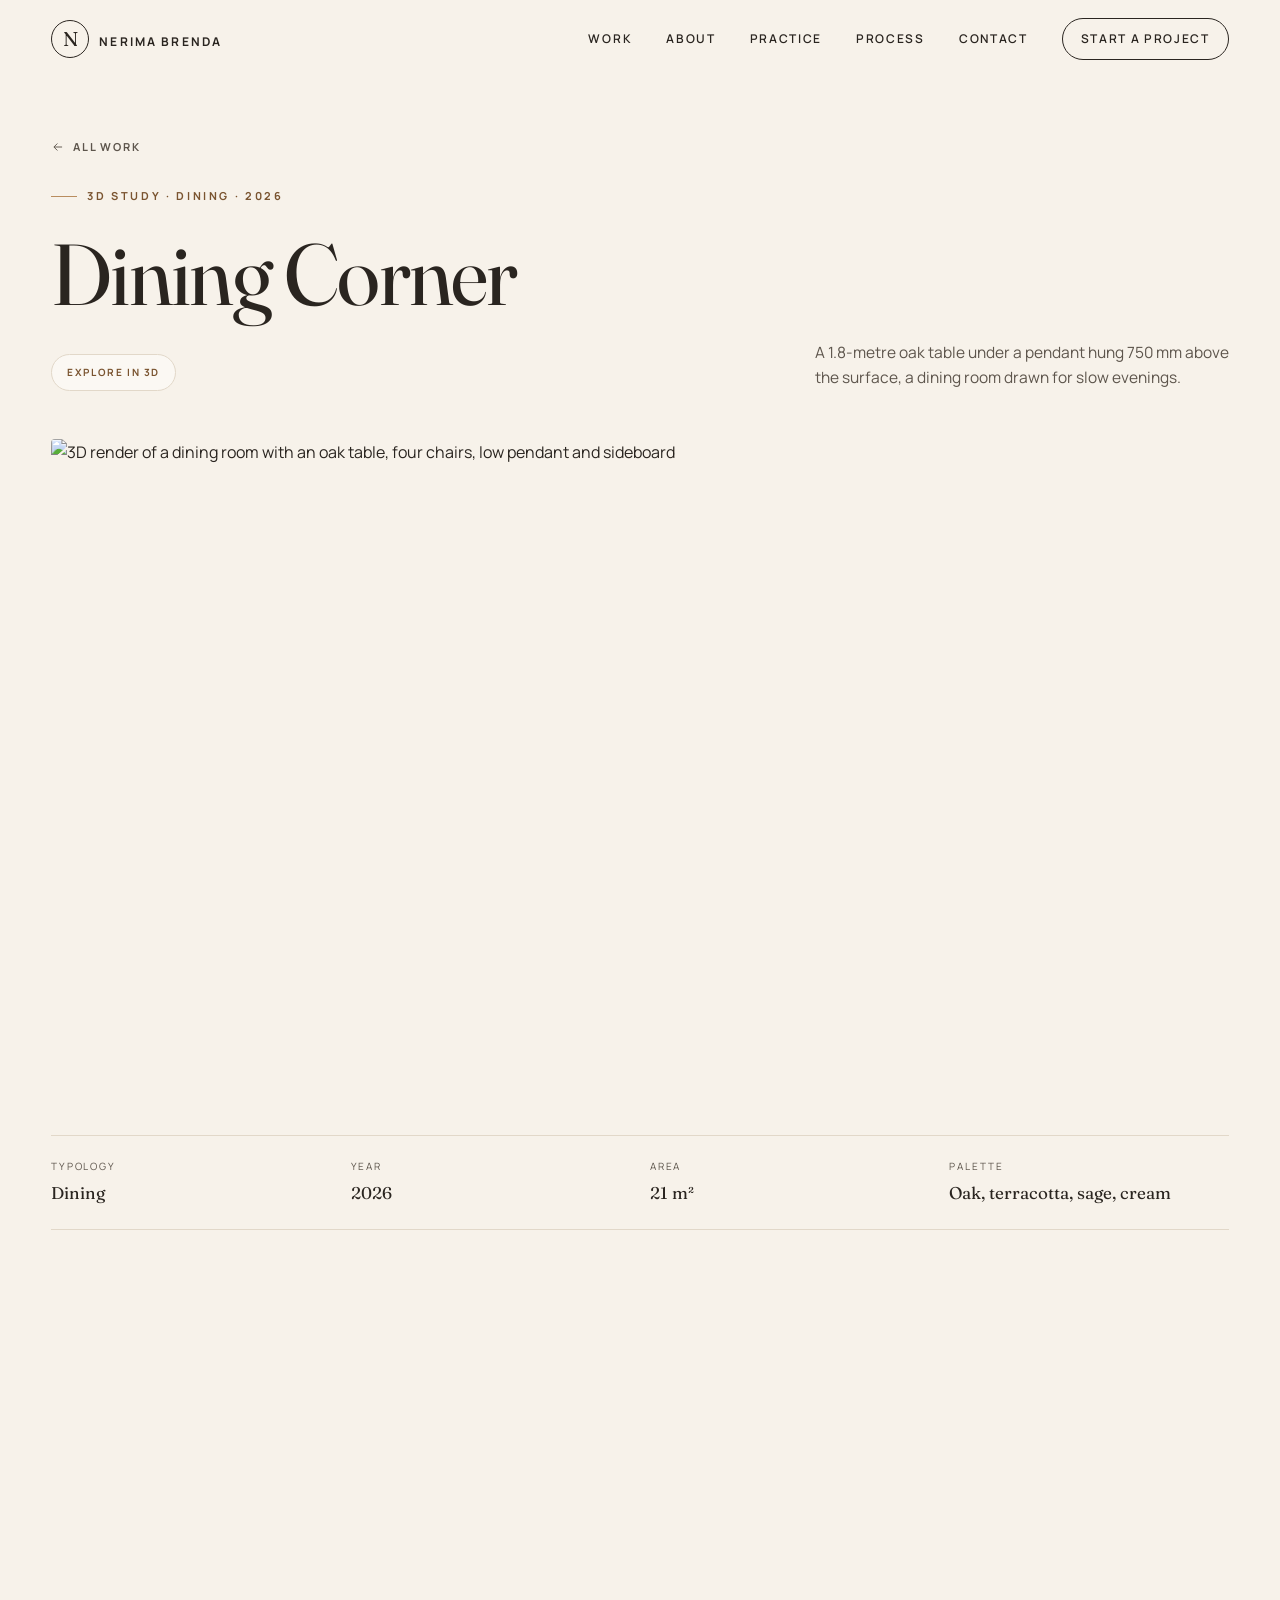
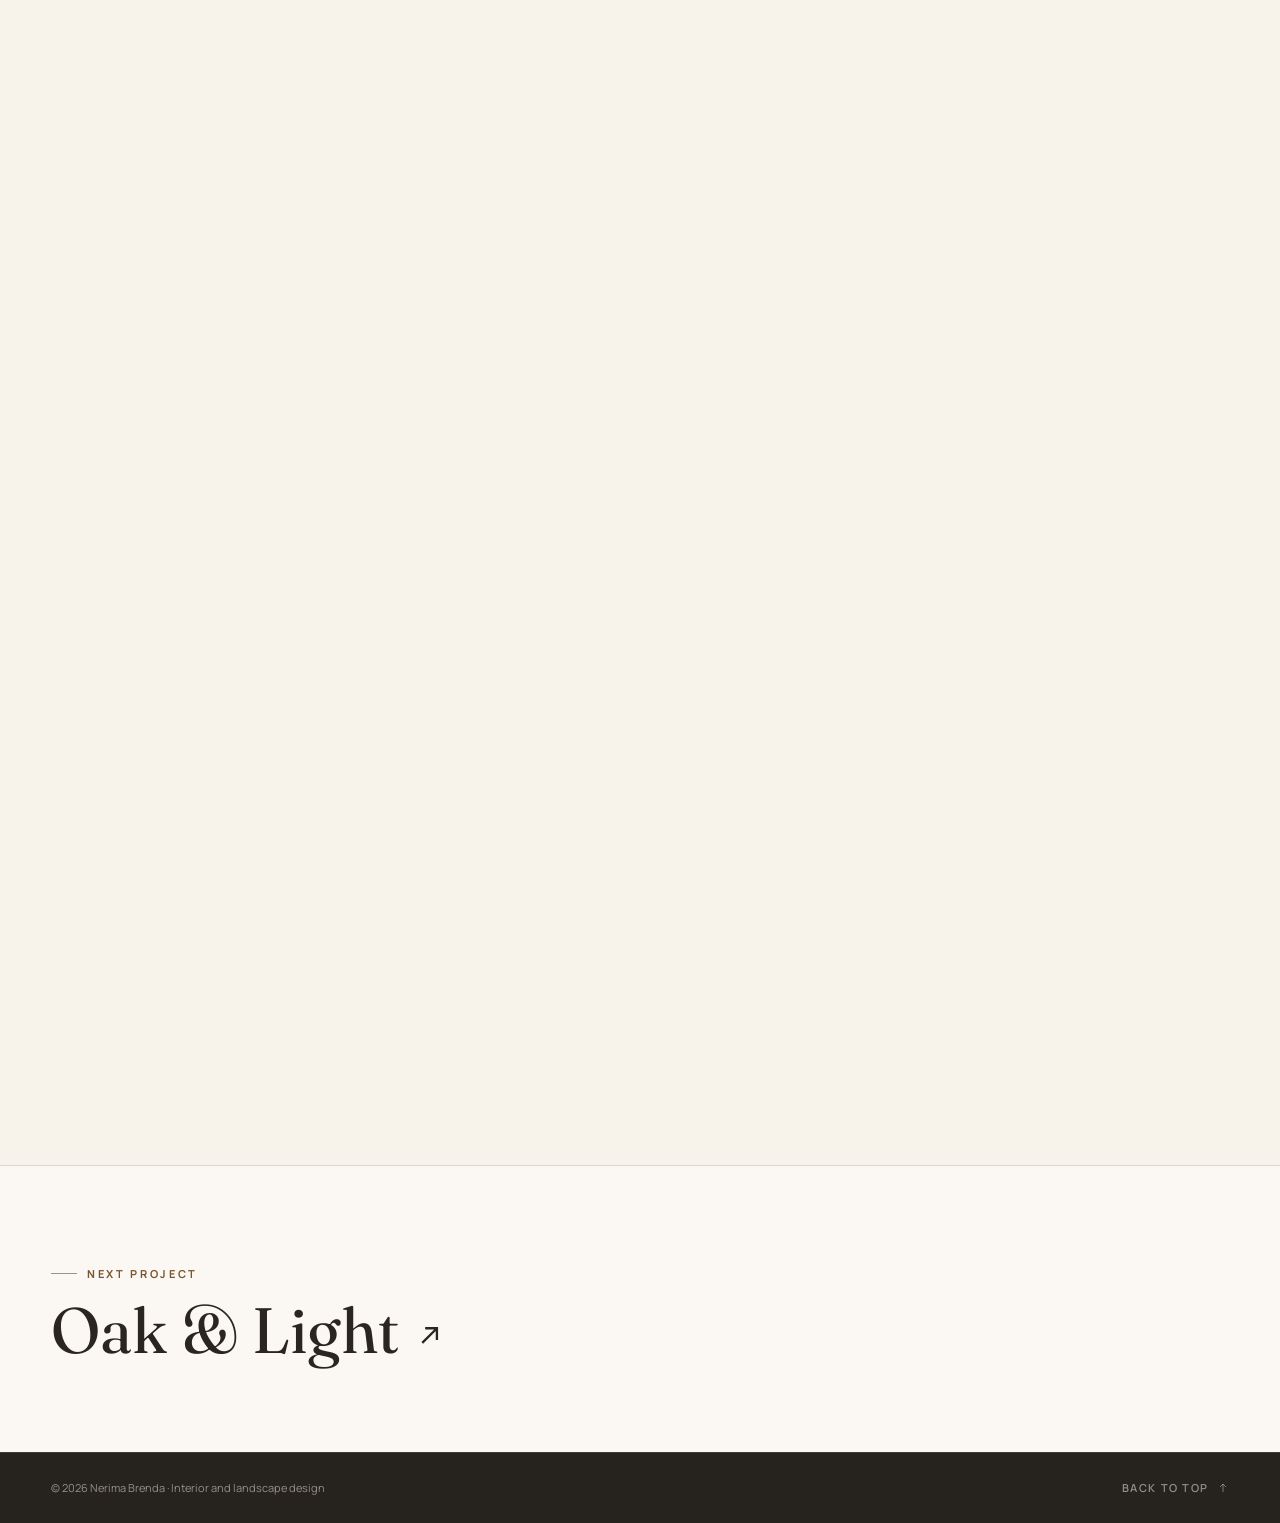
==== work/dining-corner.html @ 11bb77ac "Rebrand portfolio for Nerima Brenda with photos and CV" ====
<!DOCTYPE html>
<html lang="en">
<head>
<meta charset="UTF-8">
<meta name="viewport" content="width=device-width, initial-scale=1.0">
<title>Dining Corner, Nerima Brenda</title>
<meta name="description" content="A 1.8-metre oak table under a pendant hung 750 mm above the surface, a dining room drawn for slow evenings.">
<meta name="theme-color" content="#f7f2ea">
<link rel="canonical" href="https://brendabritney2-prog.github.io/nerima-brenda-portfolio/work/dining-corner.html">
<meta property="og:type" content="website">
<meta property="og:site_name" content="Nerima Brenda">
<meta property="og:title" content="Dining Corner, Nerima Brenda">
<meta property="og:description" content="A 1.8-metre oak table under a pendant hung 750 mm above the surface, a dining room drawn for slow evenings.">
<meta property="og:image" content="https://brendabritney2-prog.github.io/nerima-brenda-portfolio/assets/img/dining-corner-og.webp">
<meta property="og:url" content="https://brendabritney2-prog.github.io/nerima-brenda-portfolio/work/dining-corner.html">
<meta name="twitter:card" content="summary_large_image">
<meta name="twitter:title" content="Dining Corner, Nerima Brenda">
<meta name="twitter:description" content="A 1.8-metre oak table under a pendant hung 750 mm above the surface, a dining room drawn for slow evenings.">
<meta name="twitter:image" content="https://brendabritney2-prog.github.io/nerima-brenda-portfolio/assets/img/dining-corner-og.webp">
<link rel="icon" href="../assets/favicon.svg" type="image/svg+xml">
<script>document.documentElement.classList.add("js");</script>
<link rel="preconnect" href="https://fonts.googleapis.com">
<link rel="preconnect" href="https://fonts.gstatic.com" crossorigin>
<link href="https://fonts.googleapis.com/css2?family=Fraunces:ital,opsz,wght@0,9..144,300..600;1,9..144,300..600&family=Manrope:wght@300..700&display=swap" rel="stylesheet">
<link rel="stylesheet" href="../assets/css/style.css">
<script type="importmap">{"imports":{"three":"../assets/vendor/three.module.js","three/addons/":"../assets/vendor/addons/"}}</script>
</head>
<body>
<a class="skip" href="#main">Skip to content</a>
<header class="site-header">
  <div class="wrap header-inner">
    <a class="brand" href="../index.html">
      <span class="mark" aria-hidden="true">N</span>
      <span class="name">Nerima Brenda</span>
    </a>
    <button class="menu-toggle" aria-label="Toggle menu" aria-expanded="false" aria-controls="nav"><span></span></button>
    <nav class="nav" id="nav" aria-label="Main">
      <a href="../index.html#work">Work</a><a href="../index.html#studio">About</a><a href="../index.html#practice">Practice</a><a href="../index.html#process">Process</a><a href="../index.html#contact">Contact</a>
      <a class="cta" href="mailto:brendanerima131@gmail.com">Start a project</a>
    </nav>
  </div>
</header>
<main id="main">
<section class="project-hero">
  <div class="wrap">
    <a class="back" href="../index.html#work"><svg viewBox="0 0 24 24" fill="none" stroke="currentColor" stroke-width="1.6" aria-hidden="true"><path d="M19 12H5m0 0l6-6m-6 6l6 6"/></svg> All work</a>
    <div class="project-intro">
      <div>
        <span class="eyebrow" style="margin-top:26px;display:inline-flex">3D study · Dining · 2026</span>
        <h1 class="project-title">Dining Corner</h1><a class="project-chip" href="#3d">Explore in 3D</a>
      </div>
      <p>A 1.8-metre oak table under a pendant hung 750 mm above the surface, a dining room drawn for slow evenings.</p>
    </div>
    <div class="project-main">
      <img src="../assets/img/dining-corner-1280.webp" width="1280" height="720" alt="3D render of a dining room with an oak table, four chairs, low pendant and sideboard" fetchpriority="high" decoding="async">
    </div>
    <div class="project-meta">
      <div><span class="label">Typology</span><span class="value">Dining</span></div>
      <div><span class="label">Year</span><span class="value">2026</span></div>
      <div><span class="label">Area</span><span class="value">21 m²</span></div>
      <div><span class="label">Palette</span><span class="value">Oak, terracotta, sage, cream</span></div>
    </div>
  </div>
</section>

<section class="wrap project-body">
  <h2 class="reveal">Modelled at full scale, finished in light.</h2>
  <div class="prose reveal" data-delay="1"><p>Four chairs sit at 450 mm, leaving a 300 mm thigh clearance under the 750 mm tabletop and 900 mm behind each chair to pull out. The pendant pools light on the table rather than the room.</p><p>A sideboard runs the back wall, holding bowls, a vase and the things a dining room gathers. Terracotta and sage keep the oak from feeling too polite.</p></div>
</section>

<section class="section viewer-section" id="3d">
  <div class="wrap">
    <div class="section-head">
      <div>
        <span class="eyebrow reveal">Interactive 3D</span>
        <h2 class="reveal" data-delay="1">Step inside Dining Corner</h2>
      </div>
      <p class="reveal" data-delay="2">A real-time model built in Blender. Drag to orbit, scroll or pinch to zoom, and open it fullscreen to look closer. Use the arrow keys to move and press 0 to reset.</p>
    </div>
    <div class="viewer reveal" data-3d data-model="../assets/models/dining-corner.glb" data-poster="../assets/img/dining-corner-1280.webp" data-name="Dining Corner">
      <div class="viewer-stage" tabindex="0" role="application" aria-label="Interactive 3D model of Dining Corner. Drag to orbit, scroll to zoom, or use the arrow keys. Press 0 to reset.">
        <img class="viewer-poster" src="../assets/img/dining-corner-1280.webp" width="1280" height="720" alt="3D render of a dining room with an oak table, four chairs, low pendant and sideboard" loading="lazy" decoding="async">
        <div class="viewer-loader" role="status" data-viewer-loader><span>Loading 3D model</span><span class="viewer-bar"><i></i></span></div>
        <div class="viewer-error" role="alert" data-viewer-error hidden><span>3D preview unavailable, the render above still shows the room.</span></div>
      </div>
      <div class="viewer-toolbar">
        <span class="viewer-hint">Drag to orbit · Scroll to zoom</span>
        <div class="viewer-actions">
          <button type="button" data-viewer-rotate aria-pressed="true" disabled>Auto-rotate: on</button>
          <button type="button" data-viewer-reset disabled>Reset view</button>
          <button type="button" data-viewer-fullscreen disabled>Fullscreen</button>
        </div>
      </div>
    </div>
  </div>
</section>
<script type="module" src="../assets/js/viewer3d.js"></script>

<a class="next" href="oak-and-light.html">
  <div class="wrap">
    <span class="eyebrow">Next project</span>
    <h2>Oak &amp; Light <svg viewBox="0 0 24 24" fill="none" stroke="currentColor" stroke-width="1.6" aria-hidden="true"><path d="M7 17L17 7M9 7h8v8"/></svg></h2>
  </div>
</a>
</main>
<footer class="site-footer">
  <div class="wrap footer-inner">
    <span>© <span data-year>2026</span> Nerima Brenda · Interior and landscape design</span>
    <a class="to-top" href="#top">Back to top <svg viewBox="0 0 24 24" fill="none" stroke="currentColor" stroke-width="1.6" aria-hidden="true"><path d="M12 20V4m0 0l-6 6m6-6l6 6"/></svg></a>
  </div>
</footer>
<script src="../assets/js/main.js" defer></script>
</body>
</html>
---- assets/css/style.css ----
:root{
  --paper:#f7f2ea;
  --paper-2:#fbf8f3;
  --ink:#2a2520;
  --ink-soft:#5d554c;
  --oak:#b98d5f;
  --oak-deep:#7a5430;
  --sage:#8a9a8b;
  --line:#e2d8c9;
  --charcoal:#26221e;
  --cream:#f1e9dc;
  --radius:4px;
  --serif:"Fraunces",Georgia,serif;
  --sans:"Manrope",-apple-system,BlinkMacSystemFont,"Segoe UI",sans-serif;
  --ease:cubic-bezier(.22,.61,.36,1);
}

*,*::before,*::after{box-sizing:border-box}
html{scroll-behavior:smooth}
body{
  margin:0;
  background:var(--paper);
  color:var(--ink);
  font-family:var(--sans);
  font-size:16px;
  line-height:1.65;
  -webkit-font-smoothing:antialiased;
  text-rendering:optimizeLegibility;
}
body.menu-open{overflow:hidden}
img{display:block;max-width:100%;height:auto}
a{color:inherit;text-decoration:none}
button{font:inherit;color:inherit;background:none;border:0;cursor:pointer}
::selection{background:var(--oak);color:#fff}

.wrap{width:min(1240px,100% - 2*clamp(20px,4vw,56px));margin-inline:auto}
.skip{position:absolute;left:12px;top:-60px;background:var(--ink);color:var(--paper);padding:10px 16px;z-index:200;transition:top .2s}
.skip:focus{top:12px}

.eyebrow{
  font-size:11px;letter-spacing:.24em;text-transform:uppercase;
  color:var(--oak-deep);font-weight:700;display:inline-flex;align-items:center;gap:10px;
}
.eyebrow::before{content:"";width:26px;height:1px;background:var(--oak)}

.serif{font-family:var(--serif);font-weight:400}
.italic{font-style:italic}
.muted{color:var(--ink-soft)}

/* ---------- Header ---------- */
.site-header{
  position:fixed;inset:0 0 auto 0;z-index:100;
  padding:18px 0;transition:background .35s var(--ease),padding .35s var(--ease),box-shadow .35s;
}
.site-header.is-scrolled{
  background:rgba(247,242,234,.92);
  backdrop-filter:blur(12px);-webkit-backdrop-filter:blur(12px);
  padding:11px 0;box-shadow:0 1px 0 var(--line);
}
.header-inner{display:flex;align-items:center;justify-content:space-between;gap:24px}
.brand{display:flex;align-items:baseline;gap:10px;line-height:1}
.brand .mark{
  font-family:var(--serif);font-size:20px;letter-spacing:.02em;
  border:1px solid var(--ink);border-radius:50%;width:38px;height:38px;
  display:grid;place-items:center;transition:background .3s,color .3s;
}
.brand:hover .mark{background:var(--ink);color:var(--paper)}
.brand .name{font-size:12px;letter-spacing:.18em;text-transform:uppercase;font-weight:700}
.nav{display:flex;align-items:center;gap:34px}
.nav a{font-size:12px;letter-spacing:.14em;text-transform:uppercase;font-weight:600;position:relative;padding:4px 0}
.nav a::after{content:"";position:absolute;left:0;right:100%;bottom:0;height:1px;background:var(--oak);transition:right .3s var(--ease)}
.nav a:hover::after,.nav a[aria-current="page"]::after{right:0}
.nav .cta{
  border:1px solid var(--ink);padding:10px 18px;border-radius:999px;
}
.nav .cta::after{display:none}
.nav .cta:hover{background:var(--ink);color:var(--paper)}
.menu-toggle{display:none;width:42px;height:42px;place-items:center;border:1px solid var(--line);border-radius:50%}
.menu-toggle span{display:block;width:16px;height:1px;background:var(--ink);position:relative;transition:.3s}
.menu-toggle span::before,.menu-toggle span::after{content:"";position:absolute;left:0;width:16px;height:1px;background:var(--ink);transition:.3s}
.menu-toggle span::before{top:-5px}.menu-toggle span::after{top:5px}
body.menu-open .menu-toggle span{background:transparent}
body.menu-open .menu-toggle span::before{transform:translateY(5px) rotate(45deg)}
body.menu-open .menu-toggle span::after{transform:translateY(-5px) rotate(-45deg)}

/* ---------- Hero ---------- */
.hero{padding:clamp(120px,16vh,180px) 0 clamp(40px,6vw,80px);position:relative;overflow:hidden}
.hero::after{
  content:"";position:absolute;right:-8vw;top:8vh;width:44vw;height:44vw;border-radius:50%;
  background:radial-gradient(circle at 30% 30%,rgba(185,141,95,.16),rgba(185,141,95,0) 68%);
  pointer-events:none;
}
.hero-grid{display:grid;grid-template-columns:1.08fr .92fr;gap:clamp(32px,5vw,80px);align-items:center;position:relative;z-index:1}
.hero h1{
  font-family:var(--serif);font-weight:400;
  font-size:clamp(2.9rem,6.6vw,5.9rem);line-height:.98;letter-spacing:-.02em;
  margin:18px 0 24px;
}
.hero h1 em{color:var(--oak-deep)}
.hero .lede{max-width:44ch;font-size:clamp(15px,1.2vw,17px);color:var(--ink-soft)}
.hero-actions{display:flex;flex-wrap:wrap;gap:14px;margin-top:32px}
.btn{
  display:inline-flex;align-items:center;gap:10px;padding:14px 24px;border-radius:999px;
  font-size:11px;letter-spacing:.16em;text-transform:uppercase;font-weight:700;
  transition:transform .3s var(--ease),background .3s,color .3s,border-color .3s;
}
.btn svg{width:14px;height:14px;transition:transform .3s var(--ease)}
.btn:hover svg{transform:translateX(3px)}
.btn-dark{background:var(--ink);color:var(--paper)}
.btn-dark:hover{background:var(--oak-deep)}
.btn-ghost{border:1px solid var(--line)}
.btn-ghost:hover{border-color:var(--ink);background:var(--paper-2)}
.hero-visual{position:relative}
.arch{
  border-radius:999px 999px var(--radius) var(--radius);overflow:hidden;
  aspect-ratio:4/5;background:var(--cream);box-shadow:0 30px 60px -30px rgba(42,37,32,.35);
}
.arch img{width:100%;height:100%;object-fit:cover;transition:transform 1.4s var(--ease)}
.hero-visual:hover .arch img{transform:scale(1.035)}
.hero-note{
  position:absolute;left:-26px;bottom:34px;background:var(--paper-2);padding:16px 20px;
  border:1px solid var(--line);max-width:210px;font-size:11px;line-height:1.5;letter-spacing:.02em;
  box-shadow:0 18px 30px -24px rgba(42,37,32,.5);
}
.hero-note strong{display:block;font-family:var(--serif);font-size:17px;font-weight:500;margin-bottom:3px}
.hero-meta{display:flex;gap:34px;margin-top:56px;padding-top:22px;border-top:1px solid var(--line);flex-wrap:wrap}
.hero-meta div{font-size:11px;letter-spacing:.16em;text-transform:uppercase;color:var(--ink-soft)}
.hero-meta strong{display:block;font-family:var(--serif);font-size:26px;letter-spacing:0;color:var(--ink);text-transform:none;font-weight:400;margin-bottom:2px}

/* ---------- Ticker ---------- */
.ticker{border-block:1px solid var(--line);background:var(--paper-2);overflow:hidden;padding:15px 0}
.ticker-track{display:flex;width:max-content;animation:scroll 38s linear infinite;will-change:transform}
.ticker span{display:inline-flex;align-items:center;gap:26px;padding-right:26px;font-family:var(--serif);font-style:italic;font-size:15px;color:var(--ink-soft);white-space:nowrap}
.ticker span::after{content:"";width:5px;height:5px;border-radius:50%;background:var(--oak)}
@keyframes scroll{to{transform:translateX(-50%)}}

/* ---------- Sections ---------- */
.section{padding:clamp(72px,10vw,130px) 0}
.section-head{display:flex;justify-content:space-between;align-items:flex-end;gap:30px;margin-bottom:clamp(36px,5vw,60px)}
.section-head h2{
  font-family:var(--serif);font-weight:400;font-size:clamp(2rem,4vw,3.4rem);
  line-height:1.04;letter-spacing:-.015em;margin:14px 0 0;max-width:18ch;
}
.section-head p{max-width:36ch;color:var(--ink-soft);font-size:14.5px;margin:0}
.link-arrow{display:inline-flex;align-items:center;gap:8px;font-size:11px;letter-spacing:.16em;text-transform:uppercase;font-weight:700;border-bottom:1px solid var(--ink);padding-bottom:5px;white-space:nowrap}
.link-arrow svg{width:13px;height:13px;transition:transform .3s var(--ease)}
.link-arrow:hover svg{transform:translate(2px,-2px)}

/* ---------- Work grid ---------- */
.work-grid{display:grid;grid-template-columns:repeat(12,1fr);gap:clamp(20px,3vw,34px) clamp(20px,3vw,40px)}
.card{display:block;position:relative}
.card--wide{grid-column:span 7}
.card--narrow{grid-column:span 5}
.card--half{grid-column:span 6}
.card--full{grid-column:1/-1}
.card--tall{align-self:end}
.card-media{position:relative;overflow:hidden;background:var(--cream);border-radius:var(--radius)}
.card-media img{width:100%;height:100%;object-fit:cover;transition:transform 1.1s var(--ease)}
.card:hover .card-media img{transform:scale(1.04)}
.card-media::after{
  content:"View project";position:absolute;left:50%;top:50%;transform:translate(-50%,-40%);
  background:rgba(251,248,243,.94);color:var(--ink);padding:10px 18px;border-radius:999px;
  font-size:10px;letter-spacing:.18em;text-transform:uppercase;font-weight:700;opacity:0;
  transition:opacity .35s,transform .35s var(--ease);white-space:nowrap;
}
.card:hover .card-media::after{opacity:1;transform:translate(-50%,-50%)}
.card--wide .card-media{aspect-ratio:16/11}
.card--narrow .card-media{aspect-ratio:4/5}
.card--half .card-media{aspect-ratio:5/4}
.card--full .card-media{aspect-ratio:21/9}
.card-meta{display:flex;justify-content:space-between;align-items:baseline;gap:16px;padding:16px 2px 0}
.card-meta h3{font-family:var(--serif);font-weight:400;font-size:clamp(19px,2vw,25px);margin:0;line-height:1.1}
.card-meta span{font-size:10.5px;letter-spacing:.14em;text-transform:uppercase;color:var(--ink-soft);white-space:nowrap}
.card-index{position:absolute;top:14px;left:14px;background:rgba(251,248,243,.9);border-radius:999px;font-size:10px;letter-spacing:.1em;padding:5px 10px;font-weight:700}

/* ---------- About ---------- */
.about{background:var(--paper-2);border-block:1px solid var(--line)}
.about-grid{display:grid;grid-template-columns:.9fr 1.1fr;gap:clamp(36px,6vw,90px);align-items:start}
.about-figure{position:relative}
.about-figure img{width:100%;aspect-ratio:4/5;object-fit:cover;border-radius:var(--radius)}
.about-figure .tag{
  position:absolute;right:-16px;bottom:-16px;background:var(--oak);color:#fff;
  font-family:var(--serif);font-size:15px;font-style:italic;padding:14px 22px;border-radius:999px;
  box-shadow:0 16px 30px -18px rgba(42,37,32,.6);
}
.about-copy h2{font-family:var(--serif);font-weight:400;font-size:clamp(2rem,4vw,3.5rem);line-height:1.05;letter-spacing:-.015em;margin:16px 0 22px;max-width:17ch}
.about-copy p{color:var(--ink-soft);max-width:52ch;margin:0 0 14px;font-size:15.5px}
.about-copy .big-quote{
  font-family:var(--serif);font-style:italic;font-size:clamp(20px,2.4vw,28px);line-height:1.35;
  color:var(--ink);border-left:2px solid var(--oak);padding-left:20px;margin:28px 0;
}
.services{display:grid;grid-template-columns:1fr 1fr;gap:0 28px;margin-top:30px;border-top:1px solid var(--line)}
.services div{display:flex;justify-content:space-between;gap:12px;padding:12px 0;border-bottom:1px solid var(--line);font-size:13px}
.services span:last-child{color:var(--ink-soft);font-size:11px;letter-spacing:.08em;text-transform:uppercase}

/* ---------- Practice photos ---------- */
.practice{background:var(--paper)}
.practice-grid{display:grid;grid-template-columns:1.1fr .9fr;gap:clamp(18px,3vw,36px);align-items:end}
.practice-grid figure{margin:0}
.practice-grid img{width:100%;aspect-ratio:4/5;object-fit:cover;border-radius:var(--radius);background:var(--paper-2)}
.practice-grid figcaption{margin-top:12px;font-size:10.5px;letter-spacing:.14em;text-transform:uppercase;color:var(--ink-soft)}

/* ---------- Process ---------- */
.process-grid{display:grid;grid-template-columns:repeat(4,1fr);gap:clamp(18px,2.5vw,34px)}
.step{border-top:1px solid var(--ink);padding-top:18px}
.step .num{font-size:10px;letter-spacing:.2em;color:var(--oak-deep);font-weight:700}
.step h3{font-family:var(--serif);font-weight:400;font-size:22px;margin:14px 0 8px;line-height:1.15}
.step p{font-size:13.5px;color:var(--ink-soft);margin:0}

/* ---------- Contact ---------- */
.contact{background:var(--charcoal);color:var(--paper);padding:clamp(72px,9vw,120px) 0}
.contact .eyebrow{color:var(--oak)}
.contact .eyebrow::before{background:var(--oak)}
.contact-grid{display:grid;grid-template-columns:1.2fr .8fr;gap:clamp(30px,6vw,80px);align-items:end}
.contact h2{font-family:var(--serif);font-weight:400;font-size:clamp(2.4rem,6vw,4.8rem);line-height:1;letter-spacing:-.02em;margin:18px 0 0}
.contact h2 em{color:var(--oak)}
.contact p{color:rgba(241,233,220,.68);max-width:40ch;margin:20px 0 0;font-size:15px}
.contact .mail{display:inline-block;margin-top:30px;font-family:var(--serif);font-size:clamp(19px,2.4vw,28px);border-bottom:1px solid rgba(241,233,220,.4);padding-bottom:4px;transition:border-color .3s,color .3s}
.contact .mail:hover{color:var(--oak);border-color:var(--oak)}
.contact-side{display:grid;gap:22px;font-size:12px;letter-spacing:.02em}
.contact-side .label{display:block;font-size:10px;letter-spacing:.18em;text-transform:uppercase;color:rgba(241,233,220,.45);margin-bottom:4px}
.contact-side a:hover{color:var(--oak)}
.socials{display:flex;gap:16px;flex-wrap:wrap}
.socials a{border-bottom:1px solid rgba(241,233,220,.3);padding-bottom:2px}

/* ---------- Footer ---------- */
.site-footer{padding:26px 0;background:var(--charcoal);color:rgba(241,233,220,.55);border-top:1px solid rgba(241,233,220,.12);font-size:11px}
.footer-inner{display:flex;justify-content:space-between;gap:20px;flex-wrap:wrap;align-items:center}
.footer-inner a:hover{color:var(--oak)}
.to-top{display:inline-flex;align-items:center;gap:8px;letter-spacing:.14em;text-transform:uppercase;font-weight:600}
.to-top svg{width:12px;height:12px}

/* ---------- Project page ---------- */
.project-hero{padding:clamp(120px,15vh,170px) 0 0}
.back{display:inline-flex;align-items:center;gap:8px;font-size:11px;letter-spacing:.16em;text-transform:uppercase;font-weight:700;color:var(--ink-soft)}
.back svg{width:14px;height:14px;transition:transform .3s var(--ease)}
.back:hover{color:var(--ink)}
.back:hover svg{transform:translateX(-3px)}
.project-title{font-family:var(--serif);font-weight:400;font-size:clamp(2.6rem,7vw,5.4rem);line-height:.98;letter-spacing:-.02em;margin:26px 0 18px}
.project-intro{display:flex;justify-content:space-between;gap:30px;align-items:flex-end;flex-wrap:wrap}
.project-intro p{max-width:46ch;color:var(--ink-soft);font-size:15.5px;margin:0}
.project-main{margin-top:clamp(30px,4vw,48px)}
.project-main img{width:100%;aspect-ratio:16/9;object-fit:cover;border-radius:var(--radius)}
.project-meta{display:grid;grid-template-columns:repeat(4,1fr);gap:20px;border-block:1px solid var(--line);padding:22px 0;margin:34px 0 0}
.project-meta .label{display:block;font-size:10px;letter-spacing:.18em;text-transform:uppercase;color:var(--ink-soft);margin-bottom:4px}
.project-meta .value{font-family:var(--serif);font-size:17px}
.project-body{display:grid;grid-template-columns:.9fr 1.1fr;gap:clamp(30px,6vw,90px);padding:clamp(48px,7vw,90px) 0}
.project-body h2{font-family:var(--serif);font-weight:400;font-size:clamp(1.8rem,3vw,2.6rem);line-height:1.1;margin:0}
.project-body .prose p{color:var(--ink-soft);margin:0 0 16px;font-size:15.5px}
.project-body .prose p:first-child::first-letter{
  font-family:var(--serif);font-size:3.2em;float:left;line-height:.8;padding:6px 10px 0 0;color:var(--oak-deep);
}
.gallery{display:grid;grid-template-columns:1fr 1fr;gap:clamp(16px,2.5vw,28px);padding-bottom:clamp(50px,7vw,90px)}
.gallery .wide{grid-column:1/-1}
.lightbox-trigger{display:block;overflow:hidden;border-radius:var(--radius);cursor:zoom-in}
.lightbox-trigger img{width:100%;transition:transform 1s var(--ease)}
.lightbox-trigger:hover img{transform:scale(1.03)}
.gallery figure{margin:0}
.gallery figcaption{font-size:11px;letter-spacing:.12em;text-transform:uppercase;color:var(--ink-soft);margin-top:10px}
.gallery .tall img{aspect-ratio:4/5;object-fit:cover}
.gallery .wide img{aspect-ratio:21/9;object-fit:cover}
.next{display:block;background:var(--paper-2);border-top:1px solid var(--line);padding:clamp(50px,7vw,90px) 0}
.next .eyebrow{margin-bottom:14px}
.next h2{font-family:var(--serif);font-weight:400;font-size:clamp(2rem,5vw,4rem);line-height:1.02;margin:0;transition:color .3s}
.next h2 svg{width:.55em;height:.55em;vertical-align:baseline;transition:transform .3s var(--ease)}
.next:hover h2{color:var(--oak-deep)}
.next:hover h2 svg{transform:translate(4px,-4px)}

/* ---------- Lightbox ---------- */
.lightbox{
  position:fixed;inset:0;z-index:300;background:rgba(32,28,24,.96);
  display:flex;align-items:center;justify-content:center;padding:clamp(16px,4vw,50px);
  opacity:0;visibility:hidden;transition:opacity .3s,visibility .3s;
}
.lightbox.open{opacity:1;visibility:visible}
.lightbox img{max-width:min(1100px,100%);max-height:82vh;object-fit:contain;border-radius:2px}
.lightbox figcaption{color:rgba(247,242,234,.7);text-align:center;font-size:12px;letter-spacing:.1em;text-transform:uppercase;margin-top:16px}
.lightbox button{position:absolute;color:var(--paper);border:1px solid rgba(247,242,234,.25);border-radius:50%;width:44px;height:44px;display:grid;place-items:center;transition:background .3s}
.lightbox button:hover{background:rgba(247,242,234,.12)}
.lb-close{top:22px;right:22px}
.lb-prev{left:18px;top:50%;transform:translateY(-50%)}
.lb-next{right:18px;top:50%;transform:translateY(-50%)}
.lightbox svg{width:16px;height:16px}

/* ---------- Reveal ---------- */
.js .reveal{opacity:0;transform:translateY(26px);transition:opacity .9s var(--ease),transform .9s var(--ease)}
.js .reveal.in{opacity:1;transform:none}
.reveal[data-delay="1"]{transition-delay:.1s}
.reveal[data-delay="2"]{transition-delay:.2s}
.reveal[data-delay="3"]{transition-delay:.3s}

/* ---------- Responsive ---------- */
@media (max-width:1000px){
  .hero-grid{grid-template-columns:1fr;gap:48px}
  .hero-visual{max-width:520px}
  .hero h1{font-size:clamp(2.8rem,9vw,5rem)}
  .hero-note{left:auto;right:14px;bottom:14px}
  .about-grid{grid-template-columns:1fr;gap:40px}
  .about-figure{max-width:480px}
  .practice-grid{grid-template-columns:1fr;gap:28px}
  .process-grid{grid-template-columns:1fr 1fr}
  .contact-grid{grid-template-columns:1fr}
  .project-meta{grid-template-columns:1fr 1fr}
  .project-body{grid-template-columns:1fr}
}
@media (max-width:760px){
  .nav{
    position:fixed;inset:0;background:var(--paper);flex-direction:column;justify-content:center;
    gap:26px;transform:translateY(-100%);transition:transform .45s var(--ease);z-index:90;
  }
  .nav a{font-size:18px;letter-spacing:.06em;text-transform:none;font-family:var(--serif)}
  .nav .cta{font-family:var(--sans);font-size:11px;text-transform:uppercase;letter-spacing:.16em}
  body.menu-open .nav{transform:none}
  .menu-toggle{display:grid;position:relative;z-index:95}
  .work-grid{grid-template-columns:1fr;gap:40px}
  .card--wide,.card--narrow,.card--half,.card--full{grid-column:1/-1}
  .card--narrow .card-media{aspect-ratio:4/3}
  .card--full .card-media{aspect-ratio:4/3}
  .section-head{flex-direction:column;align-items:flex-start;gap:18px}
  .hero-meta{gap:22px}
  .services{grid-template-columns:1fr}
  .process-grid{grid-template-columns:1fr}
  .gallery{grid-template-columns:1fr}
  .gallery .wide{grid-column:auto}
  .gallery .wide img{aspect-ratio:4/3}
  .project-intro{align-items:flex-start}
  .lightbox button{width:38px;height:38px}
}
@media (prefers-reduced-motion:reduce){
  *,*::before,*::after{animation-duration:.01ms!important;animation-iteration-count:1!important;transition-duration:.01ms!important;scroll-behavior:auto!important}
  .reveal{opacity:1;transform:none}
}

/* 404 */
.notfound{min-height:100vh;display:grid;place-items:center;text-align:center;padding:80px 0}
.notfound h1{font-size:clamp(2.4rem,6vw,5rem);margin:18px 0 22px;max-width:16ch;margin-inline:auto}
.notfound .lede{margin-inline:auto;text-align:center}
.notfound .btn{margin-top:34px}

/* ---------- 3D ---------- */
.card-3d{
  position:absolute;top:14px;right:14px;z-index:2;display:inline-flex;align-items:center;gap:7px;
  padding:7px 11px;border-radius:999px;background:rgba(247,242,234,.92);
  font-size:10px;letter-spacing:.16em;text-transform:uppercase;font-weight:700;color:var(--ink);
  backdrop-filter:blur(8px);-webkit-backdrop-filter:blur(8px);
}
.card-3d::before{content:"";width:5px;height:5px;border-radius:50%;background:var(--oak-deep)}
.project-chip{
  display:inline-flex;align-items:center;gap:8px;margin-top:20px;padding:9px 15px;
  border:1px solid var(--line);border-radius:999px;background:var(--paper-2);
  font-size:10px;letter-spacing:.16em;text-transform:uppercase;font-weight:700;color:var(--oak-deep);
  transition:border-color .25s,color .25s,background .25s;
}
.project-chip:hover{border-color:var(--ink);color:var(--ink);background:var(--paper)}
.project-chip:focus-visible{outline:2px solid var(--oak-deep);outline-offset:2px}

.viewer-section{scroll-margin-top:100px}
.viewer{margin-top:6px}
.viewer-stage{
  position:relative;aspect-ratio:16/10;overflow:hidden;cursor:grab;touch-action:none;
  background:var(--cream);border:1px solid var(--line);border-radius:var(--radius);
}
.viewer-stage:active{cursor:grabbing}
.viewer-stage:focus-visible{outline:2px solid var(--oak-deep);outline-offset:3px}
.viewer-stage canvas{position:absolute;inset:0;display:block;width:100%;height:100%}
.viewer-poster{
  position:absolute;inset:0;z-index:1;width:100%;height:100%;object-fit:cover;
  transition:opacity .7s var(--ease);
}
.viewer-stage.is-ready .viewer-poster{opacity:0;pointer-events:none}
.viewer-loader{
  position:absolute;inset:0;z-index:2;display:grid;place-content:center;justify-items:center;gap:14px;
  background:rgba(247,242,234,.62);color:var(--ink-soft);
  font-size:10px;letter-spacing:.2em;text-transform:uppercase;font-weight:700;
  transition:opacity .3s;
}
.viewer-loader.is-hidden{opacity:0;pointer-events:none}
.viewer-bar{display:block;width:150px;height:2px;background:rgba(42,37,32,.15);overflow:hidden}
.viewer-bar i{display:block;width:0;height:100%;background:var(--oak-deep);transition:width .25s}
.viewer-error{
  position:absolute;inset:auto 0 0 0;z-index:3;padding:12px 16px;text-align:center;
  background:rgba(42,37,32,.84);color:var(--paper);font-size:12px;line-height:1.5;
}
.viewer-toolbar{display:flex;align-items:center;justify-content:space-between;gap:14px;flex-wrap:wrap;margin-top:14px}
.viewer-hint{font-size:11px;letter-spacing:.08em;color:var(--ink-soft)}
.viewer-actions{display:flex;gap:8px;flex-wrap:wrap}
.viewer-actions button{
  padding:8px 13px;border:1px solid var(--line);border-radius:999px;
  font-size:10px;letter-spacing:.12em;text-transform:uppercase;font-weight:700;
  transition:background .25s,color .25s,border-color .25s;
}
.viewer-actions button:hover:not(:disabled){border-color:var(--ink)}
.viewer-actions button[aria-pressed="true"]{background:var(--ink);color:var(--paper);border-color:var(--ink)}
.viewer-actions button:disabled{opacity:.45;cursor:default}
.viewer-actions button:focus-visible{outline:2px solid var(--oak-deep);outline-offset:2px}
.viewer:fullscreen{display:flex;flex-direction:column;gap:10px;padding:clamp(12px,2vw,26px);background:#e8dece}
.viewer:fullscreen .viewer-stage{flex:1;aspect-ratio:auto;border:0;border-radius:0}
.viewer:fullscreen .viewer-toolbar{margin-top:0;padding:10px 14px;border-radius:var(--radius);background:var(--paper)}
@media (max-width:760px){.viewer-stage{aspect-ratio:4/3}.viewer-hint{display:none}}
@media (prefers-reduced-motion:reduce){.viewer-poster,.viewer-loader{transition:none}}
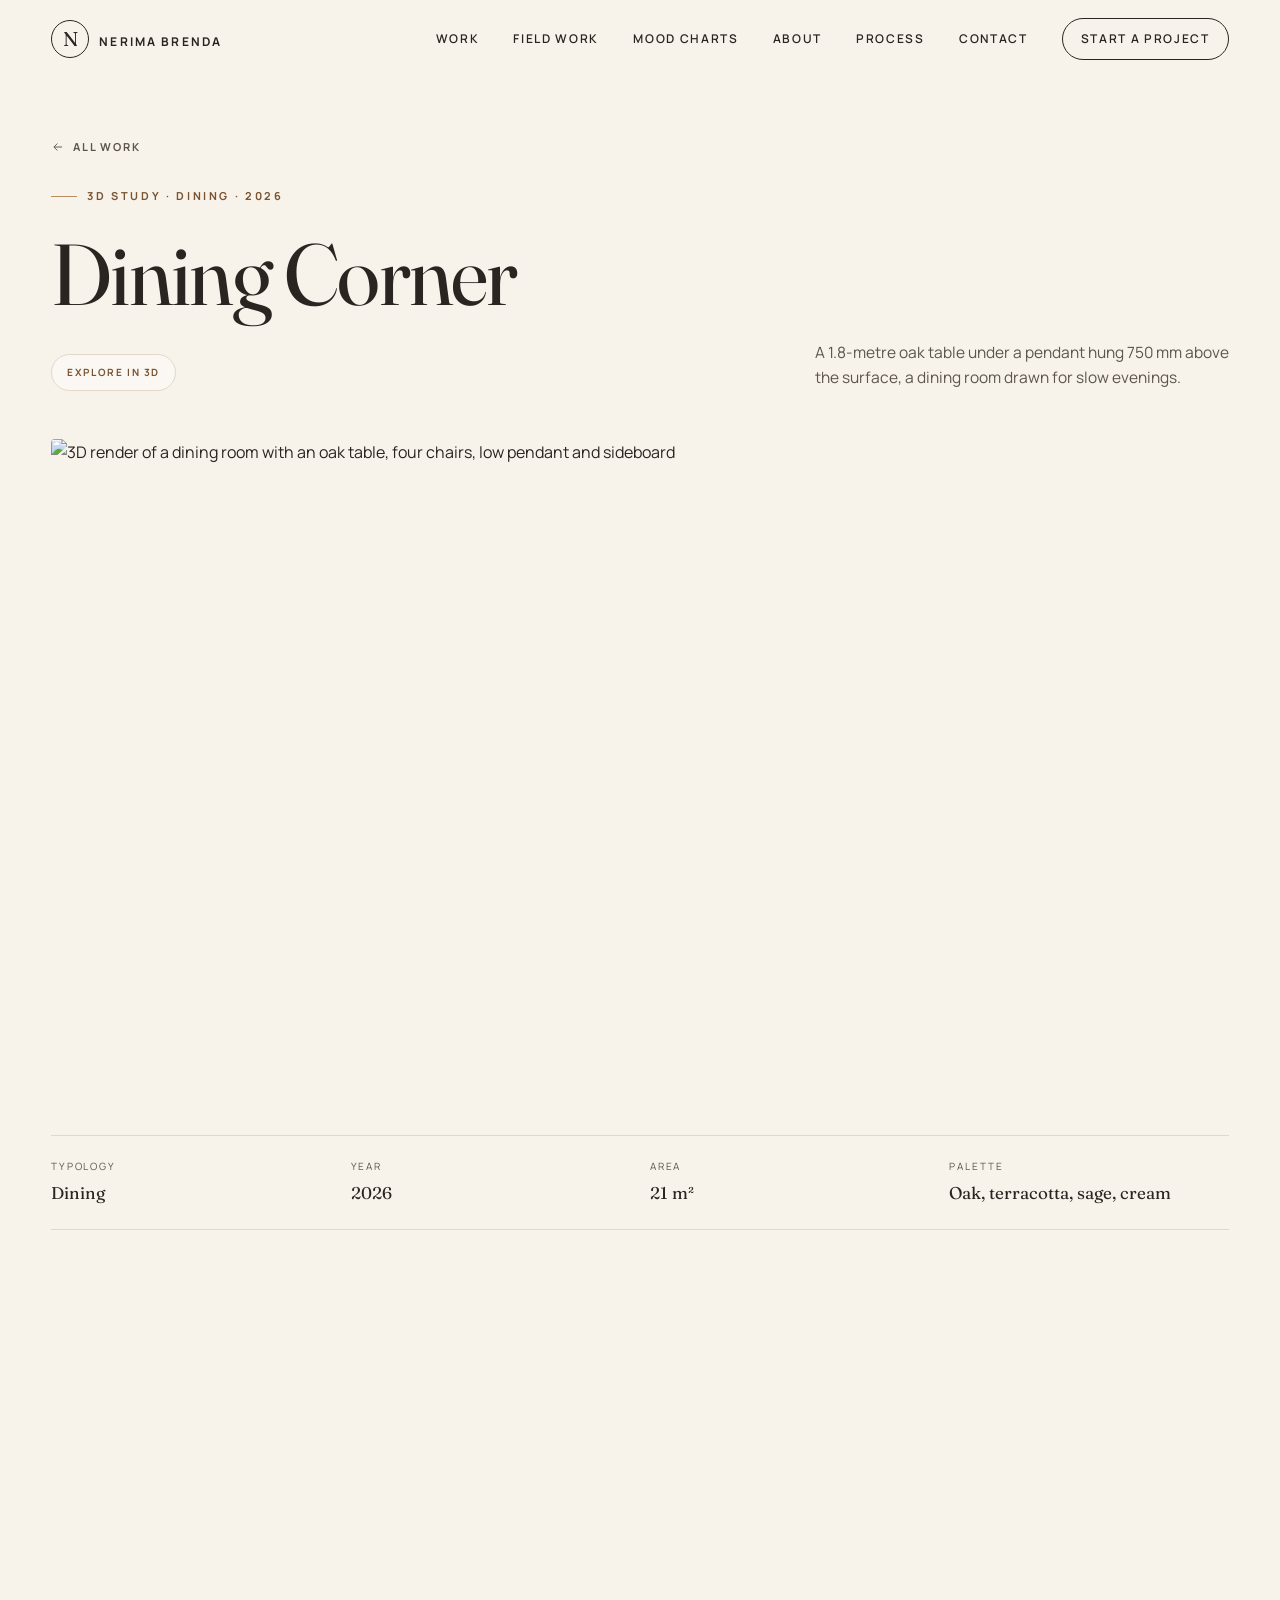
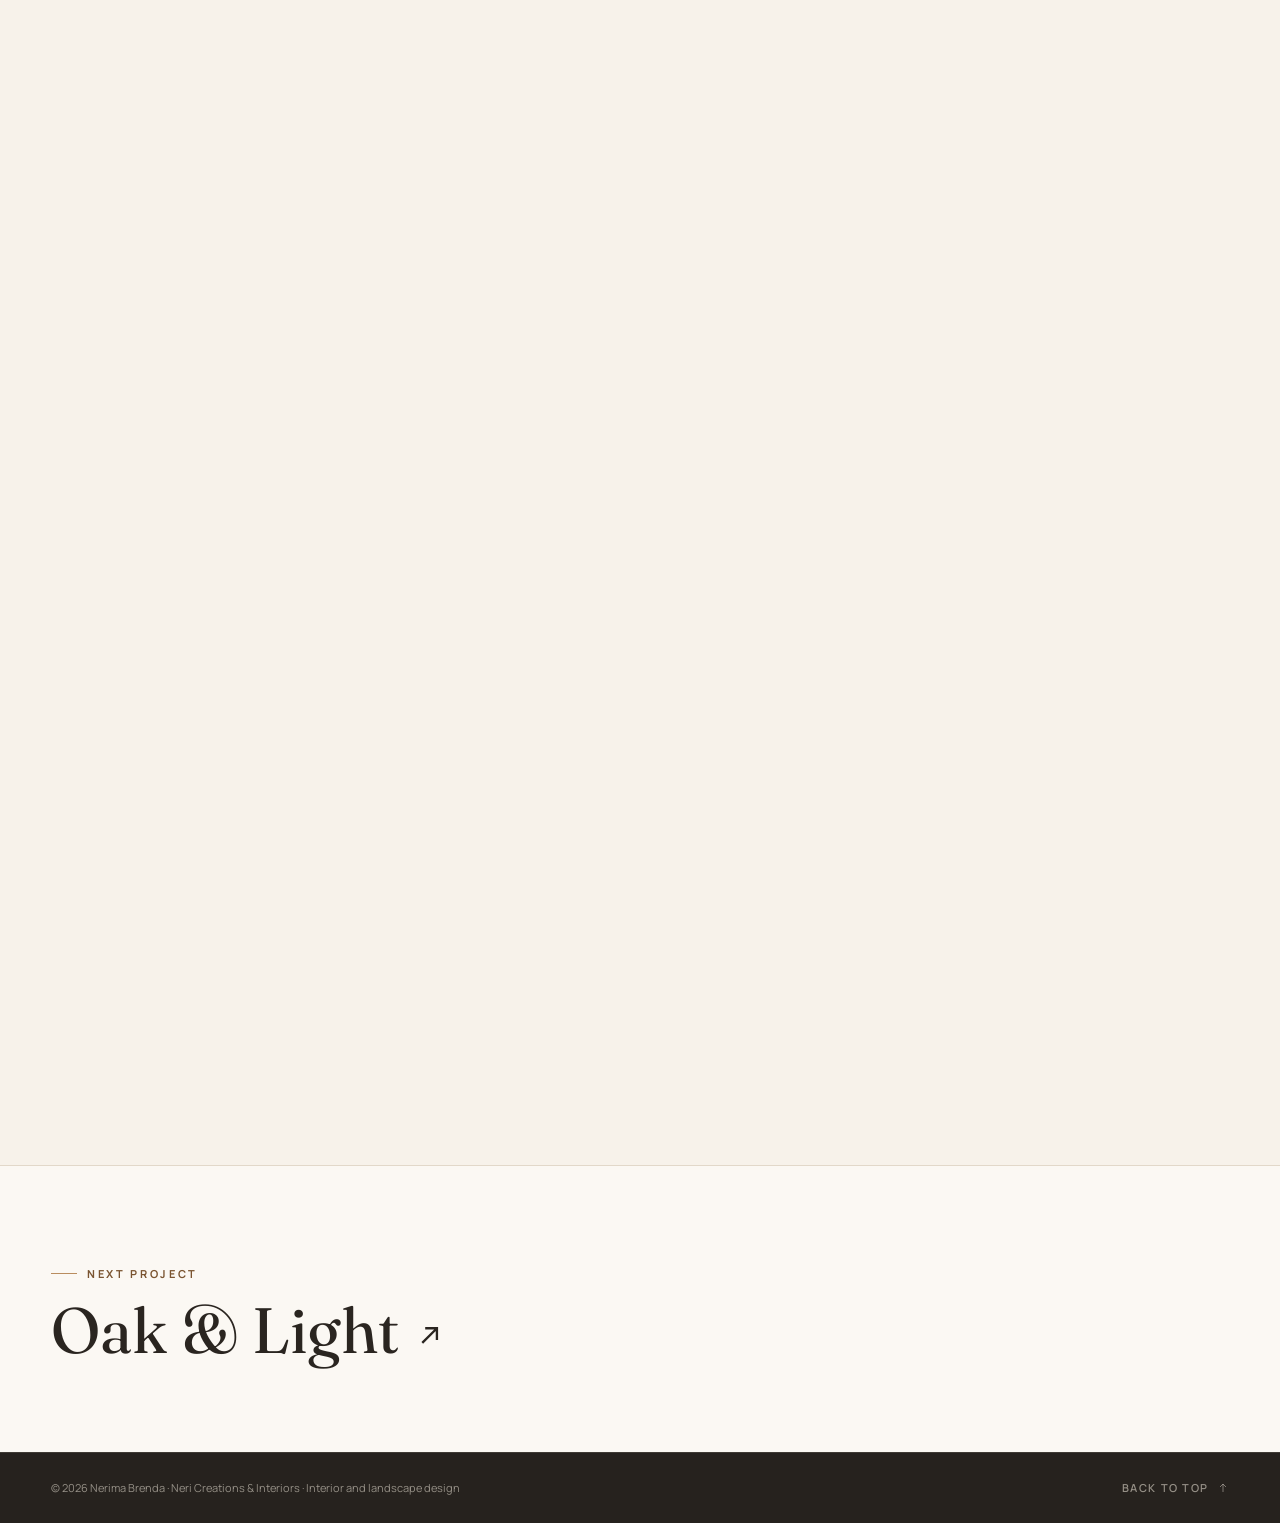
==== commit 3e9f57eb: "Add field work and mood charts with updated contact details" ====
--- a/work/dining-corner.html
+++ b/work/dining-corner.html
@@ -35,8 +35,8 @@
     </a>
     <button class="menu-toggle" aria-label="Toggle menu" aria-expanded="false" aria-controls="nav"><span></span></button>
     <nav class="nav" id="nav" aria-label="Main">
-      <a href="../index.html#work">Work</a><a href="../index.html#studio">About</a><a href="../index.html#practice">Practice</a><a href="../index.html#process">Process</a><a href="../index.html#contact">Contact</a>
-      <a class="cta" href="mailto:brendanerima131@gmail.com">Start a project</a>
+      <a href="../index.html#work">Work</a><a href="../index.html#field">Field work</a><a href="../index.html#mood">Mood charts</a><a href="../index.html#studio">About</a><a href="../index.html#process">Process</a><a href="../index.html#contact">Contact</a>
+      <a class="cta" href="mailto:brenda.britney2@gmail.com">Start a project</a>
     </nav>
   </div>
 </header>
@@ -105,7 +105,7 @@
 </main>
 <footer class="site-footer">
   <div class="wrap footer-inner">
-    <span>© <span data-year>2026</span> Nerima Brenda · Interior and landscape design</span>
+    <span>© <span data-year>2026</span> Nerima Brenda · Neri Creations & Interiors · Interior and landscape design</span>
     <a class="to-top" href="#top">Back to top <svg viewBox="0 0 24 24" fill="none" stroke="currentColor" stroke-width="1.6" aria-hidden="true"><path d="M12 20V4m0 0l-6 6m6-6l6 6"/></svg></a>
   </div>
 </footer>
--- a/assets/css/style.css
+++ b/assets/css/style.css
@@ -199,6 +199,36 @@
 .practice-grid figure{margin:0}
 .practice-grid img{width:100%;aspect-ratio:4/5;object-fit:cover;border-radius:var(--radius);background:var(--paper-2)}
 .practice-grid figcaption{margin-top:12px;font-size:10.5px;letter-spacing:.14em;text-transform:uppercase;color:var(--ink-soft)}
+
+/* ---------- Field work ---------- */
+.field{background:var(--paper-2);border-block:1px solid var(--line)}
+.field-grid{display:grid;grid-template-columns:repeat(12,1fr);gap:clamp(18px,3vw,36px)}
+.field-grid figure{grid-column:span 6;margin:0}
+.field-grid figure img{width:100%;aspect-ratio:5/4;object-fit:cover;border-radius:var(--radius);background:var(--cream)}
+.field-grid figcaption{margin-top:11px;font-size:10.5px;letter-spacing:.14em;text-transform:uppercase;color:var(--ink-soft)}
+.field-grid .field-card{
+  grid-column:1/-1;display:grid;grid-template-columns:minmax(240px,420px) 1fr;
+  gap:clamp(20px,3vw,40px);align-items:center;padding:18px;
+  background:var(--paper);border:1px solid var(--line);border-radius:var(--radius)
+}
+.field-grid .field-card img{aspect-ratio:auto;border-radius:2px}
+.field-grid .field-card h3{font-family:var(--serif);font-weight:400;font-size:clamp(22px,2.6vw,30px);line-height:1.15;margin:10px 0}
+.field-grid .field-card p{font-size:13px;color:var(--ink-soft);max-width:56ch;margin:0 0 6px}
+.field-grid .field-card .field-lines{font-size:11px;letter-spacing:.08em;text-transform:uppercase;color:var(--oak-deep);font-weight:700}
+
+/* ---------- Mood charts ---------- */
+.mood{background:var(--paper)}
+.mood-grid{display:grid;grid-template-columns:repeat(3,1fr);gap:clamp(18px,2.5vw,32px)}
+.mood-card{background:var(--paper-2);border:1px solid var(--line);border-radius:var(--radius);overflow:hidden}
+.mood-card img{width:100%;aspect-ratio:4/3;object-fit:cover;background:var(--cream)}
+.mood-info{padding:20px}
+.mood-no{font-size:10px;letter-spacing:.18em;text-transform:uppercase;color:var(--oak-deep);font-weight:700}
+.mood-info h3{font-family:var(--serif);font-weight:400;font-size:23px;line-height:1.15;margin:8px 0 6px}
+.mood-info p{font-size:13px;color:var(--ink-soft);margin:0 0 14px}
+.swatches{display:flex;gap:7px;margin-bottom:14px}
+.swatches span{width:34px;height:34px;border-radius:50%;background:var(--swatch);border:1px solid rgba(0,0,0,.08)}
+.mood-tags{display:flex;flex-wrap:wrap;gap:6px}
+.mood-tags span{font-size:9.5px;letter-spacing:.1em;text-transform:uppercase;border:1px solid var(--line);border-radius:999px;padding:5px 9px;color:var(--ink-soft)}
 
 /* ---------- Process ---------- */
 .process-grid{display:grid;grid-template-columns:repeat(4,1fr);gap:clamp(18px,2.5vw,34px)}
@@ -298,6 +328,8 @@
   .about-grid{grid-template-columns:1fr;gap:40px}
   .about-figure{max-width:480px}
   .practice-grid{grid-template-columns:1fr;gap:28px}
+  .field-grid .field-card{grid-template-columns:1fr}
+  .mood-grid{grid-template-columns:1fr 1fr}
   .process-grid{grid-template-columns:1fr 1fr}
   .contact-grid{grid-template-columns:1fr}
   .project-meta{grid-template-columns:1fr 1fr}
@@ -319,6 +351,8 @@
   .section-head{flex-direction:column;align-items:flex-start;gap:18px}
   .hero-meta{gap:22px}
   .services{grid-template-columns:1fr}
+  .field-grid figure{grid-column:1/-1}
+  .mood-grid{grid-template-columns:1fr}
   .process-grid{grid-template-columns:1fr}
   .gallery{grid-template-columns:1fr}
   .gallery .wide{grid-column:auto}
